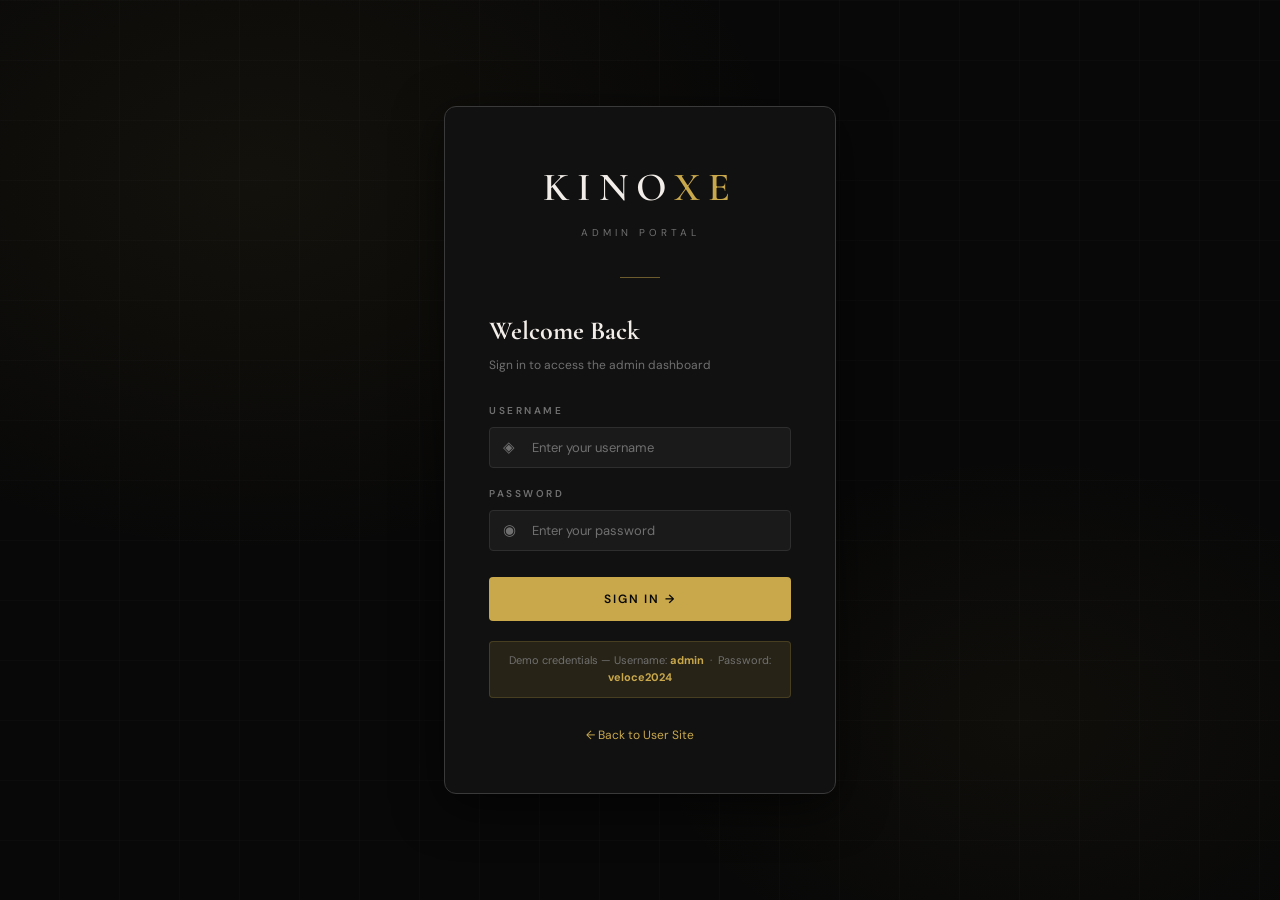
==== login.html @ 27907c56 "first commit" ====
<!DOCTYPE html>
<html lang="en">
<head>
<meta charset="UTF-8">
<meta name="viewport" content="width=device-width, initial-scale=1.0">
<title>KINOXE — Admin Login</title>
<link rel="preconnect" href="https://fonts.googleapis.com">
<link href="https://fonts.googleapis.com/css2?family=Cormorant+Garamond:ital,wght@0,300;0,400;0,600;1,300;1,400&family=DM+Sans:opsz,wght@9..40,300;9..40,400;9..40,500;9..40,600&display=swap" rel="stylesheet">
<link rel="stylesheet" href="style.css">
<style>
:root { --sidebar: 0px; }

body { display: flex; align-items: center; justify-content: center; min-height: 100vh; }

.login-bg {
  position: fixed; inset: 0; z-index: 0;
  background:
    radial-gradient(ellipse 70% 70% at 20% 20%, rgba(201,168,76,0.06) 0%, transparent 60%),
    radial-gradient(ellipse 60% 60% at 80% 80%, rgba(201,168,76,0.04) 0%, transparent 50%),
    var(--black);
}
.login-bg::after {
  content: '';
  position: absolute; inset: 0;
  background-image:
    repeating-linear-gradient(0deg,  transparent, transparent 59px, rgba(255,255,255,0.015) 59px, rgba(255,255,255,0.015) 60px),
    repeating-linear-gradient(90deg, transparent, transparent 59px, rgba(255,255,255,0.015) 59px, rgba(255,255,255,0.015) 60px);
}

.login-wrap {
  position: relative; z-index: 1;
  width: 100%; max-width: 440px; padding: 24px;
}

.login-card {
  background: var(--charcoal);
  border: 1px solid var(--border-lt);
  border-radius: 12px;
  padding: 48px 44px;
  box-shadow: var(--sh);
  animation: fadeUp 0.5s ease;
}
@keyframes fadeUp {
  from { opacity: 0; transform: translateY(20px); }
  to   { opacity: 1; transform: translateY(0); }
}

.login-logo {
  text-align: center; margin-bottom: 36px;
}
.login-logo-text {
  font-family: var(--font-d); font-size: 40px; letter-spacing: 8px;
  color: var(--white); font-weight: 600; display: block;
}
.login-logo-text span { color: var(--gold); }
.login-logo-sub {
  font-size: 10px; letter-spacing: 4px; color: var(--muted);
  text-transform: uppercase; display: block; margin-top: 6px;
}

.login-divider {
  width: 40px; height: 1px; background: var(--gold); margin: 0 auto 32px;
  opacity: 0.5;
}

.login-title {
  font-family: var(--font-d); font-size: 26px; color: var(--white);
  margin-bottom: 4px;
}
.login-sub { font-size: 12px; color: var(--muted); margin-bottom: 28px; }

.form-group { margin-bottom: 18px; }

.input-wrap { position: relative; }
.input-icon {
  position: absolute; left: 14px; top: 50%; transform: translateY(-50%);
  color: var(--muted); font-size: 15px; pointer-events: none;
}
.form-control.with-icon { padding-left: 42px; }

.login-error {
  background: rgba(192,57,43,0.1); border: 1px solid rgba(192,57,43,0.3);
  color: #e74c3c; padding: 12px 16px; border-radius: var(--r);
  font-size: 12px; margin-bottom: 18px; display: none;
  animation: shake 0.4s ease;
}
.login-error.show { display: block; }
@keyframes shake {
  0%,100% { transform: translateX(0); }
  20%,60% { transform: translateX(-6px); }
  40%,80% { transform: translateX(6px); }
}

.login-footer {
  text-align: center; margin-top: 28px;
  font-size: 12px; color: var(--muted);
}
.login-footer a { color: var(--gold); transition: opacity 0.2s; }
.login-footer a:hover { opacity: 0.75; }

.demo-hint {
  background: var(--gold-dim); border: 1px solid rgba(201,168,76,0.2);
  border-radius: var(--r); padding: 10px 14px; margin-top: 20px;
  font-size: 11px; color: var(--muted); text-align: center;
}
.demo-hint strong { color: var(--gold); }
</style>
</head>
<body>

<div class="login-bg"></div>

<div class="login-wrap">
  <div class="login-card">
    <div class="login-logo">
      <span class="login-logo-text">KINO<span>XE</span></span>
      <span class="login-logo-sub">Admin Portal</span>
    </div>
    <div class="login-divider"></div>

    <h2 class="login-title">Welcome Back</h2>
    <p class="login-sub">Sign in to access the admin dashboard</p>

    <div class="login-error" id="login-error">
      ✕ &nbsp;Invalid username or password. Please try again.
    </div>

    <form id="login-form" onsubmit="doLogin(event)">
      <div class="form-group">
        <label class="form-label">Username</label>
        <div class="input-wrap">
          <span class="input-icon">◈</span>
          <input type="text" id="username" class="form-control with-icon"
            placeholder="Enter your username" required autocomplete="username">
        </div>
      </div>
      <div class="form-group">
        <label class="form-label">Password</label>
        <div class="input-wrap">
          <span class="input-icon">◉</span>
          <input type="password" id="password" class="form-control with-icon"
            placeholder="Enter your password" required autocomplete="current-password">
        </div>
      </div>

      <button type="submit" class="btn btn-gold btn-block btn-lg" id="login-btn" style="margin-top:8px;">
        Sign In →
      </button>
    </form>

    <div class="demo-hint">
      Demo credentials — Username: <strong>admin</strong> &nbsp;·&nbsp; Password: <strong>veloce2024</strong>
    </div>

    <div class="login-footer">
      <a href="index.html">← Back to User Site</a>
    </div>
  </div>
</div>

<div class="toast" id="toast"></div>

<script src="db.js"></script>
<script src="app.js"></script>
<script>
/* Redirect if already logged in */
document.addEventListener('DOMContentLoaded', () => {
  if (DB.Auth.isLoggedIn()) {
    window.location.href = 'admin.html';
  }
});

function doLogin(e) {
  e.preventDefault();
  const btn = $('login-btn');
  const username = $('username').value.trim();
  const password = $('password').value.trim();
  const errEl    = $('login-error');

  btn.textContent = 'Signing in…'; btn.disabled = true;
  errEl.classList.remove('show');

  // Simulate slight delay for UX
  setTimeout(() => {
    const session = DB.Auth.login(username, password);
    if (session) {
      showToast('Welcome back, ' + session.name + '!', 'ok');
      setTimeout(() => window.location.href = 'admin.html', 700);
    } else {
      errEl.classList.add('show');
      btn.textContent = 'Sign In →'; btn.disabled = false;
      $('password').value = '';
      $('password').focus();
    }
  }, 600);
}
</script>
</body>
</html>
---- style.css ----
/* ═══════════════════════════════════════════════════
   VELOCE Car Rental — style.css
   Shared design system & component library
═══════════════════════════════════════════════════ */

@import url('https://fonts.googleapis.com/css2?family=Cormorant+Garamond:ital,wght@0,300;0,400;0,600;1,300;1,400&family=DM+Sans:opsz,wght@9..40,300;9..40,400;9..40,500;9..40,600&display=swap');

/* ── TOKENS ── */
:root {
  --black:      #080808;
  --charcoal:   #111111;
  --dark:       #1a1a1a;
  --mid:        #222222;
  --border:     #2e2e2e;
  --border-lt:  #3a3a3a;
  --muted:      #707070;
  --light:      #b8b2a8;
  --white:      #f2ede8;
  --gold:       #c9a84c;
  --gold-lt:    #e2c06a;
  --gold-dim:   rgba(201,168,76,0.12);
  --red:        #c0392b;
  --red-dim:    rgba(192,57,43,0.12);
  --green:      #27ae60;
  --green-dim:  rgba(39,174,96,0.12);
  --blue:       #2980b9;
  --blue-dim:   rgba(41,128,185,0.12);
  --font-d: 'Cormorant Garamond', Georgia, serif;
  --font-b: 'DM Sans', system-ui, sans-serif;
  --r:  4px;
  --r2: 8px;
  --sh: 0 12px 48px rgba(0,0,0,0.6);
  --sh2: 0 4px 20px rgba(0,0,0,0.4);
  --transition: 0.2s cubic-bezier(.4,0,.2,1);
}

/* ── RESET ── */
*,*::before,*::after { box-sizing: border-box; margin: 0; padding: 0; }
html { scroll-behavior: smooth; }
body {
  background: var(--black);
  color: var(--light);
  font-family: var(--font-b);
  font-size: 14px;
  line-height: 1.6;
  min-height: 100vh;
  -webkit-font-smoothing: antialiased;
}
img { display: block; max-width: 100%; }
button { font-family: var(--font-b); cursor: pointer; }
a { text-decoration: none; color: inherit; }
input, select, textarea { font-family: var(--font-b); }

/* ── SCROLLBAR ── */
::-webkit-scrollbar { width: 4px; height: 4px; }
::-webkit-scrollbar-track { background: var(--black); }
::-webkit-scrollbar-thumb { background: var(--gold); border-radius: 2px; }

/* ══════════════════════════════════════════
   COMPONENTS
══════════════════════════════════════════ */

/* ── BADGES ── */
.badge {
  display: inline-flex; align-items: center; gap: 5px;
  padding: 3px 10px; border-radius: 100px;
  font-size: 10px; font-weight: 700; letter-spacing: 1.5px; text-transform: uppercase;
}
.badge-pending  { background: rgba(201,168,76,0.15); color: var(--gold); }
.badge-approved { background: var(--green-dim); color: #2ecc71; }
.badge-rejected { background: var(--red-dim); color: #e74c3c; }
.badge-returned { background: rgba(100,100,200,0.12); color: #9fa8da; }
.badge-avail    { background: var(--green-dim); color: #2ecc71; }
.badge-unavail  { background: var(--red-dim); color: #e74c3c; }

/* ── BUTTONS ── */
.btn {
  display: inline-flex; align-items: center; justify-content: center; gap: 7px;
  font-family: var(--font-b); font-size: 11px; font-weight: 600;
  letter-spacing: 1.8px; text-transform: uppercase;
  padding: 10px 22px; border-radius: var(--r);
  border: none; cursor: pointer;
  transition: all var(--transition); white-space: nowrap;
}
.btn-gold    { background: var(--gold); color: var(--black); }
.btn-gold:hover { background: var(--gold-lt); transform: translateY(-1px); box-shadow: 0 6px 20px rgba(201,168,76,0.3); }
.btn-outline { background: transparent; border: 1px solid var(--border-lt); color: var(--light); }
.btn-outline:hover { border-color: var(--gold); color: var(--gold); }
.btn-ghost  { background: transparent; border: 1px solid var(--border); color: var(--muted); }
.btn-ghost:hover { border-color: var(--white); color: var(--white); }
.btn-danger { background: var(--red-dim); border: 1px solid rgba(192,57,43,0.25); color: #e74c3c; }
.btn-danger:hover { background: rgba(192,57,43,0.25); }
.btn-success { background: var(--green-dim); border: 1px solid rgba(39,174,96,0.25); color: #2ecc71; }
.btn-success:hover { background: rgba(39,174,96,0.28); }
.btn-warn   { background: var(--gold-dim); border: 1px solid rgba(201,168,76,0.25); color: var(--gold); }
.btn-warn:hover { background: rgba(201,168,76,0.22); }
.btn-sm     { padding: 5px 13px; font-size: 10px; letter-spacing: 1.2px; }
.btn-lg     { padding: 14px 36px; font-size: 12px; }
.btn-block  { width: 100%; }
.btn:disabled { opacity: 0.45; cursor: not-allowed; transform: none !important; }

/* ── CARDS ── */
.card {
  background: var(--charcoal);
  border: 1px solid var(--border);
  border-radius: var(--r2);
  overflow: hidden;
}
.card-header {
  padding: 20px 24px;
  border-bottom: 1px solid var(--border);
  display: flex; align-items: center; justify-content: space-between; gap: 12px;
}
.card-title { font-size: 13px; font-weight: 600; color: var(--white); letter-spacing: 0.5px; }
.card-sub   { font-size: 11px; color: var(--muted); }

/* ── FORM ELEMENTS ── */
.form-group { display: flex; flex-direction: column; gap: 8px; }
.form-label {
  font-size: 10px; letter-spacing: 2.5px; text-transform: uppercase;
  color: var(--muted); font-weight: 600;
}
.form-control {
  background: var(--dark); border: 1px solid var(--border);
  color: var(--white); font-family: var(--font-b); font-size: 13px;
  padding: 11px 14px; border-radius: var(--r); outline: none; width: 100%;
  transition: border-color var(--transition);
}
.form-control:focus  { border-color: var(--gold); }
.form-control::placeholder { color: var(--muted); }
.form-control option { background: var(--dark); }
textarea.form-control { resize: vertical; min-height: 90px; }

/* ── TABLE ── */
.table-wrap { overflow-x: auto; }
.data-table { width: 100%; border-collapse: collapse; }
.data-table th {
  text-align: left; font-size: 10px; letter-spacing: 2px; color: var(--muted);
  text-transform: uppercase; padding: 13px 16px; border-bottom: 1px solid var(--border);
  white-space: nowrap; font-weight: 600; background: rgba(0,0,0,0.2);
}
.data-table td {
  padding: 13px 16px; border-bottom: 1px solid rgba(46,46,46,0.5);
  font-size: 12px; vertical-align: middle;
  transition: background var(--transition);
}
.data-table tr:last-child td { border-bottom: none; }
.data-table tbody tr:hover td { background: rgba(255,255,255,0.018); }
.data-table .empty-row td { text-align: center; color: var(--muted); padding: 60px; }
.ref-badge { color: var(--gold); font-weight: 700; letter-spacing: 0.5px; font-size: 12px; }

/* ── MODAL ── */
.modal-overlay {
  display: none; position: fixed; inset: 0; z-index: 2000;
  background: rgba(0,0,0,0.88); backdrop-filter: blur(6px);
  align-items: center; justify-content: center; padding: 16px;
}
.modal-overlay.open { display: flex; }
.modal {
  background: var(--charcoal); border: 1px solid var(--border-lt);
  border-radius: var(--r2); padding: 40px; width: 100%;
  max-width: 560px; position: relative;
  animation: fadeUp 0.28s cubic-bezier(.4,0,.2,1);
  max-height: 92vh; overflow-y: auto;
}
.modal-lg  { max-width: 700px; }
.modal-xl  { max-width: 860px; }
@keyframes fadeUp {
  from { opacity: 0; transform: translateY(20px) scale(0.98); }
  to   { opacity: 1; transform: translateY(0)   scale(1); }
}
.modal-close {
  position: absolute; top: 16px; right: 16px;
  background: none; border: none; color: var(--muted);
  font-size: 20px; cursor: pointer; transition: color var(--transition);
  width: 32px; height: 32px; display: flex; align-items: center; justify-content: center;
  border-radius: var(--r);
}
.modal-close:hover { color: var(--white); background: rgba(255,255,255,0.05); }
.modal-title { font-family: var(--font-d); font-size: 32px; color: var(--white); margin-bottom: 4px; }
.modal-sub   { font-size: 12px; color: var(--muted); margin-bottom: 28px; letter-spacing: 0.3px; }

/* ── TOAST ── */
.toast {
  position: fixed; bottom: 28px; right: 28px; z-index: 9999;
  background: var(--charcoal); border: 1px solid var(--border-lt);
  color: var(--white); font-size: 13px; padding: 14px 22px;
  border-radius: var(--r2); box-shadow: var(--sh);
  display: none; max-width: 360px;
  animation: slideIn 0.3s cubic-bezier(.4,0,.2,1);
}
.toast.show { display: flex; align-items: center; gap: 10px; }
.toast.ok  { border-color: var(--green); }
.toast.err { border-color: var(--red); }
.toast.warn { border-color: var(--gold); }
@keyframes slideIn {
  from { opacity: 0; transform: translateX(20px); }
  to   { opacity: 1; transform: translateX(0); }
}

/* ── LOADER ── */
.loader { display: flex; flex-direction: column; align-items: center; justify-content: center; padding: 60px; color: var(--muted); gap: 14px; }
.spinner {
  width: 28px; height: 28px; border: 2px solid var(--border);
  border-top-color: var(--gold); border-radius: 50%;
  animation: spin 0.7s linear infinite;
}
@keyframes spin { to { transform: rotate(360deg); } }

/* ── TOGGLE ── */
.toggle {
  width: 44px; height: 24px; background: var(--border);
  border-radius: 100px; cursor: pointer; position: relative;
  transition: background var(--transition); border: none; flex-shrink: 0;
}
.toggle.on { background: var(--green); }
.toggle::after {
  content: ''; position: absolute; top: 3px; left: 3px;
  width: 18px; height: 18px; background: #fff; border-radius: 50%;
  transition: transform var(--transition);
}
.toggle.on::after { transform: translateX(20px); }

/* ── UTIL ── */
.text-gold   { color: var(--gold); }
.text-green  { color: #2ecc71; }
.text-red    { color: #e74c3c; }
.text-muted  { color: var(--muted); }
.text-white  { color: var(--white); }
.font-display { font-family: var(--font-d); }
.mb-0 { margin-bottom: 0; }
.mb-1 { margin-bottom: 8px; }
.mb-2 { margin-bottom: 16px; }
.mb-3 { margin-bottom: 24px; }
.mb-4 { margin-bottom: 32px; }
.gap-1 { gap: 8px; }
.gap-2 { gap: 16px; }
.d-flex { display: flex; }
.ai-center { align-items: center; }
.flex-wrap { flex-wrap: wrap; }
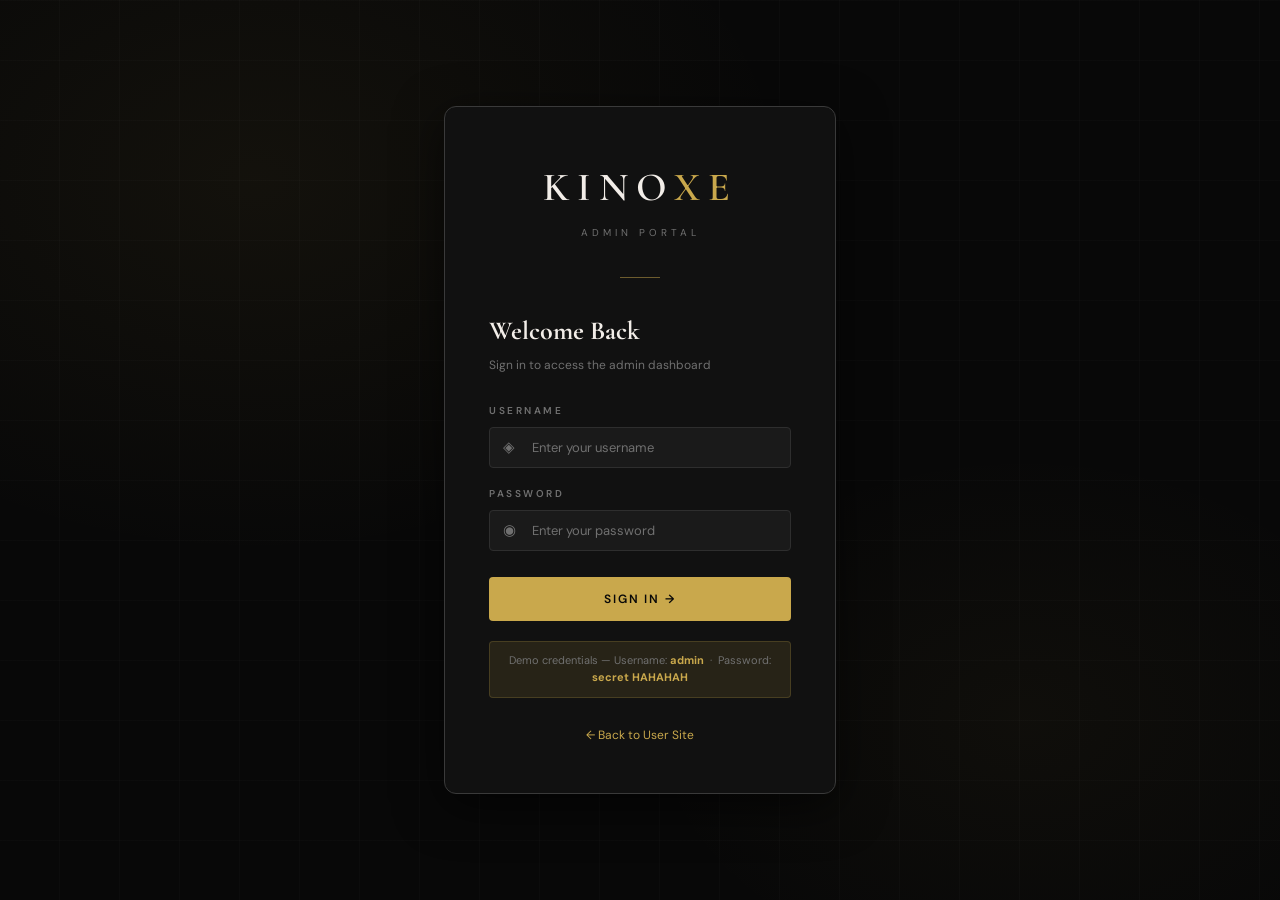
==== commit f1ad9e87: "added a code" ====
--- a/login.html
+++ b/login.html
@@ -149,7 +149,7 @@
     </form>
 
     <div class="demo-hint">
-      Demo credentials — Username: <strong>admin</strong> &nbsp;·&nbsp; Password: <strong>veloce2024</strong>
+      Demo credentials — Username: <strong>admin</strong> &nbsp;·&nbsp; Password: <strong>secret HAHAHAH</strong>
     </div>
 
     <div class="login-footer">
